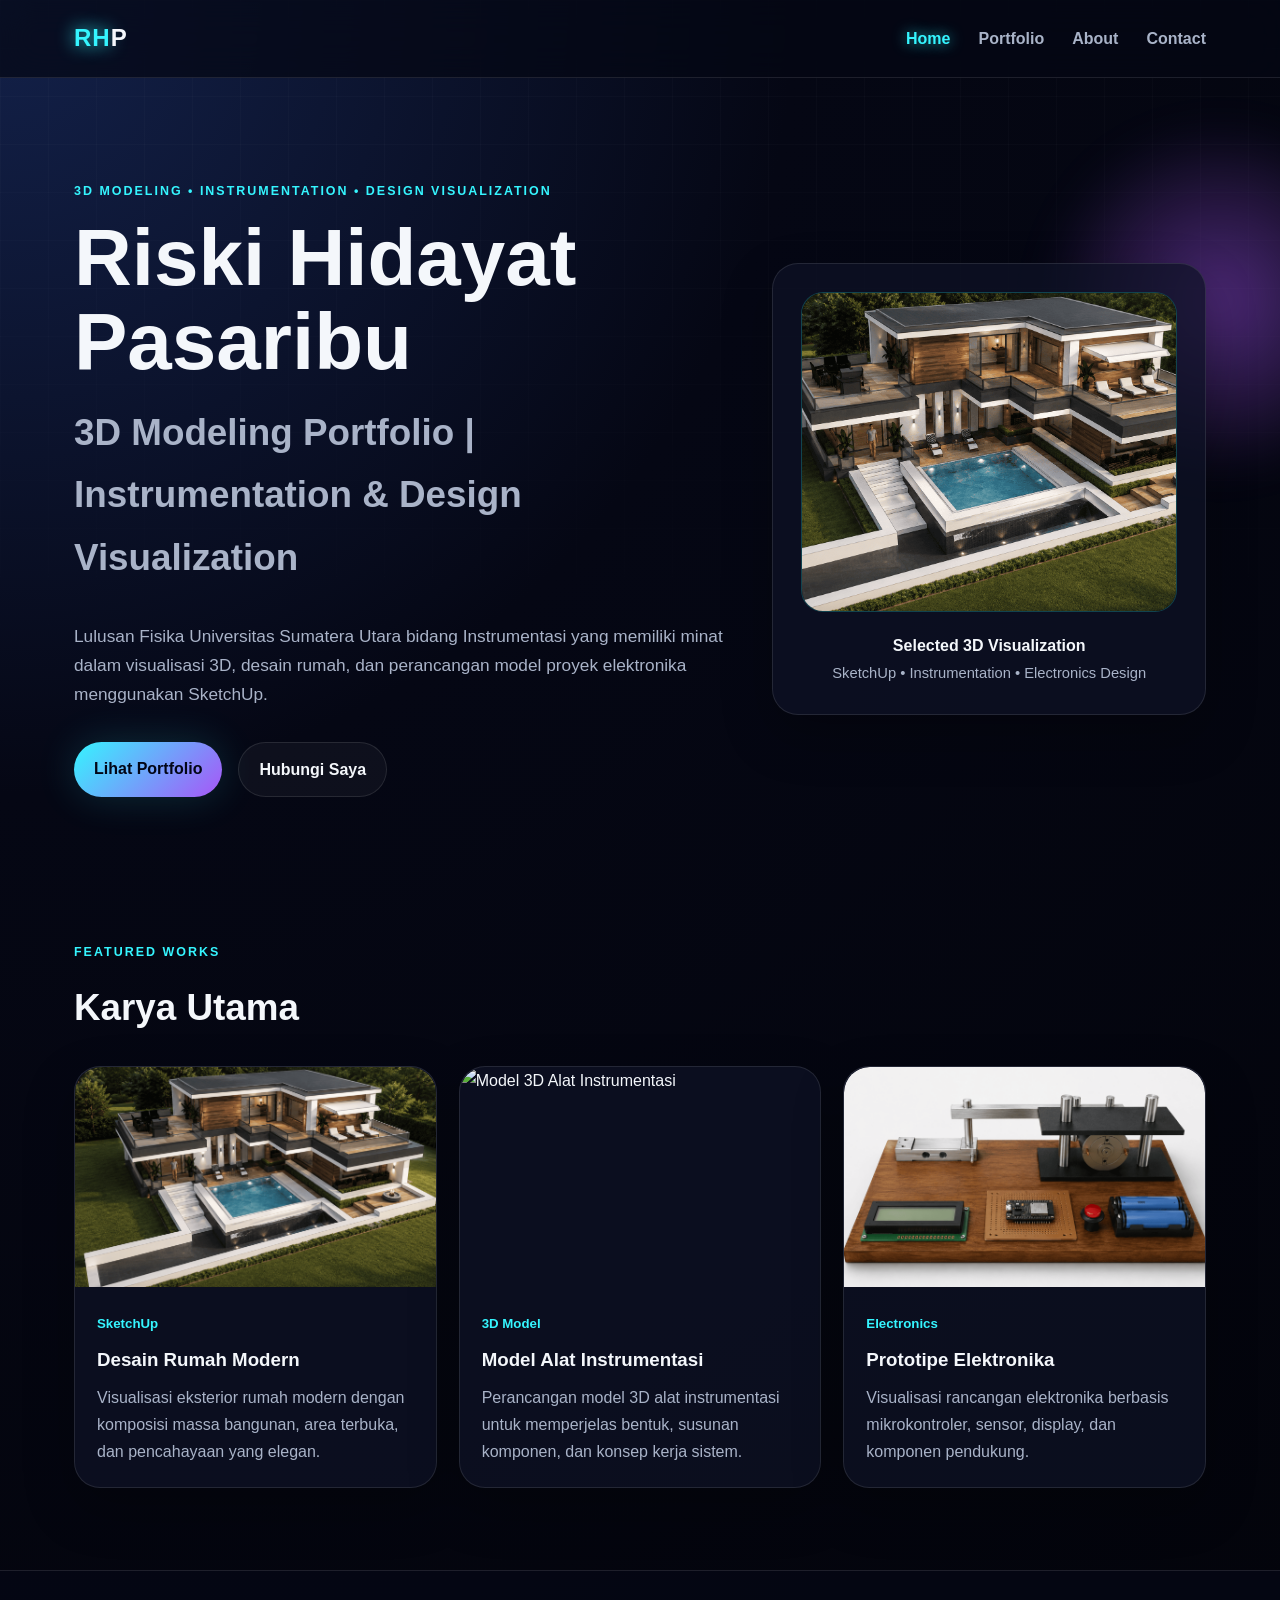
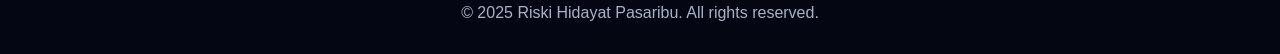
==== index.html @ 84c56f29 "Add files via upload" ====
<!DOCTYPE html>
<html lang="id">

<head>
  <meta charset="UTF-8" />
  <meta name="viewport" content="width=device-width, initial-scale=1.0" />
  <title>Riski Hidayat Pasaribu | 3D Portfolio</title>
  <link rel="stylesheet" href="style.css" />
</head>

<body>
  <div class="bg-glow"></div>

  <header class="site-header">
    <nav class="navbar">
      <a href="index.html" class="logo"><span>RH</span>P</a>
      <button class="menu-toggle" aria-label="Buka Menu">☰</button>
      <ul class="nav-links">
        <li><a href="index.html" class="active">Home</a></li>
        <li><a href="portfolio.html">Portfolio</a></li>
        <li><a href="about.html">About</a></li>
        <li><a href="contact.html">Contact</a></li>
      </ul>
    </nav>
  </header>

  <main>
    <section class="hero section-fade">
      <div class="hero-content">
        <p class="eyebrow">3D Modeling • Instrumentation • Design Visualization</p>
        <h1>Riski Hidayat Pasaribu</h1>
        <h2>3D Modeling Portfolio | Instrumentation & Design Visualization</h2>
        <p class="hero-text">
        <p class="hero-text">
          Lulusan Fisika Universitas Sumatera Utara bidang Instrumentasi yang memiliki minat
          dalam visualisasi 3D, desain rumah, dan perancangan model proyek elektronika
          menggunakan SketchUp.
        </p>
        </p>
        <div class="hero-actions">
          <a href="portfolio.html" class="btn primary">Lihat Portfolio</a>
          <a href="contact.html" class="btn secondary">Hubungi Saya</a>
        </div>
      </div>

      <div class="hero-card">
        <div class="home-preview">
          <img src="assets/images/House_1.png" alt="Preview Desain Rumah">
        </div>
        <p>Selected 3D Visualization</p>
        <span>SketchUp • Instrumentation • Electronics Design</span>
      </div>
    </section>

    <section class="section section-fade">
      <div class="section-heading">
        <p class="eyebrow">Featured Works</p>
        <h2>Karya Utama</h2>
      </div>

      <div class="cards-grid">
        <article class="work-card">
          <img class="work-image" src="assets/images/House_1.png" alt="Desain Rumah">

          <div class="card-body">
            <span class="tag">SketchUp</span>
            <h3>Desain Rumah Modern</h3>
            <p>Visualisasi eksterior rumah modern dengan komposisi massa bangunan, area terbuka, dan pencahayaan yang
              elegan.</p>
          </div>
        </article>

        <article class="work-card">
          <img class="work-image" src="assets/images/instrumentasi_1.png" alt="Model 3D Alat Instrumentasi">

          <div class="card-body">
            <span class="tag">3D Model</span>
            <h3>Model Alat Instrumentasi</h3>
            <p>Perancangan model 3D alat instrumentasi untuk memperjelas bentuk, susunan komponen, dan konsep kerja
              sistem.</p>
          </div>
        </article>

        <article class="work-card">
          <img class="work-image" src="assets/images/elektronika_1.png" alt="Visualisasi Proyek Elektronika">

          <div class="card-body">
            <span class="tag">Electronics</span>
            <h3>Prototipe Elektronika</h3>
            <p>Visualisasi rancangan elektronika berbasis mikrokontroler, sensor, display, dan komponen pendukung.</p>
          </div>
        </article>
      </div>
    </section>
  </main>

  <footer class="footer">
    <p>© 2025 Riski Hidayat Pasaribu. All rights reserved.</p>
  </footer>

  <script src="script.js"></script>
</body>

</html>
---- style.css ----
:root {
  --bg: #050714;
  --panel: rgba(14, 18, 38, 0.72);
  --panel-strong: rgba(17, 24, 48, 0.92);
  --text: #f4f7fb;
  --muted: #a9b3c8;
  --cyan: #35f5ff;
  --purple: #a855f7;
  --blue: #3b82f6;
  --border: rgba(255, 255, 255, 0.1);
  --shadow: 0 0 40px rgba(53, 245, 255, 0.16);
}

* {
  box-sizing: border-box;
  margin: 0;
  padding: 0;
}

html {
  scroll-behavior: smooth;
}

body {
  min-height: 100vh;
  font-family: Arial, Helvetica, sans-serif;
  background: radial-gradient(circle at top left, #13214a 0%, var(--bg) 38%, #03040b 100%);
  color: var(--text);
  line-height: 1.7;
  overflow-x: hidden;
}

body::before {
  content: "";
  position: fixed;
  inset: 0;
  background-image: linear-gradient(rgba(255,255,255,0.025) 1px, transparent 1px),
                    linear-gradient(90deg, rgba(255,255,255,0.025) 1px, transparent 1px);
  background-size: 48px 48px;
  pointer-events: none;
  mask-image: linear-gradient(to bottom, black, transparent 85%);
}

.bg-glow {
  position: fixed;
  width: 360px;
  height: 360px;
  right: -120px;
  top: 120px;
  background: radial-gradient(circle, rgba(168,85,247,0.45), transparent 70%);
  filter: blur(20px);
  pointer-events: none;
}

.site-header {
  position: sticky;
  top: 0;
  z-index: 50;
  backdrop-filter: blur(18px);
  background: rgba(5, 7, 20, 0.72);
  border-bottom: 1px solid var(--border);
}

.navbar {
  max-width: 1180px;
  margin: auto;
  padding: 18px 24px;
  display: flex;
  justify-content: space-between;
  align-items: center;
}

.logo {
  color: var(--text);
  text-decoration: none;
  font-size: 1.5rem;
  font-weight: 800;
  letter-spacing: 1px;
}

.logo span {
  color: var(--cyan);
  text-shadow: 0 0 18px var(--cyan);
}

.nav-links {
  list-style: none;
  display: flex;
  gap: 28px;
}

.nav-links a {
  color: var(--muted);
  text-decoration: none;
  font-weight: 600;
  transition: 0.25s ease;
}

.nav-links a:hover,
.nav-links a.active {
  color: var(--cyan);
  text-shadow: 0 0 14px rgba(53, 245, 255, 0.75);
}

.menu-toggle {
  display: none;
  background: transparent;
  color: var(--text);
  border: 1px solid var(--border);
  border-radius: 12px;
  padding: 8px 12px;
  font-size: 1.2rem;
}

.hero,
.page-main {
  max-width: 1180px;
  margin: auto;
  padding: 82px 24px;
}

.hero {
  min-height: calc(100vh - 78px);
  display: grid;
  grid-template-columns: 1.2fr 0.8fr;
  align-items: center;
  gap: 48px;
}

.eyebrow {
  color: var(--cyan);
  font-weight: 700;
  letter-spacing: 2px;
  text-transform: uppercase;
  font-size: 0.78rem;
  margin-bottom: 14px;
}

h1 {
  font-size: clamp(2.4rem, 7vw, 5rem);
  line-height: 1.05;
  margin-bottom: 18px;
}

h2 {
  font-size: clamp(1.45rem, 3vw, 2.3rem);
  margin-bottom: 14px;
}

.hero h2,
.page-hero p,
.about-text {
  color: var(--muted);
}

.hero-text {
  max-width: 680px;
  color: var(--muted);
  font-size: 1.08rem;
  margin: 22px 0 32px;
}

.hero-actions {
  display: flex;
  gap: 16px;
  flex-wrap: wrap;
}

.btn {
  display: inline-block;
  padding: 13px 20px;
  border-radius: 999px;
  text-decoration: none;
  font-weight: 800;
  transition: 0.25s ease;
}

.btn.primary {
  background: linear-gradient(135deg, var(--cyan), var(--purple));
  color: #020617;
  box-shadow: var(--shadow);
}

.btn.secondary {
  color: var(--text);
  border: 1px solid var(--border);
  background: rgba(255,255,255,0.04);
}

.btn:hover,
.work-card:hover,
.project-card:hover,
.contact-card:hover {
  transform: translateY(-6px);
}

.hero-card,
.work-card,
.project-card,
.profile-panel,
.contact-card {
  background: var(--panel);
  border: 1px solid var(--border);
  border-radius: 26px;
  box-shadow: 0 20px 50px rgba(0,0,0,0.25);
}

.hero-card {
  padding: 28px;
  text-align: center;
}

.model-preview {
  height: 320px;
  display: grid;
  place-items: center;
  border-radius: 22px;
  background: linear-gradient(135deg, rgba(53,245,255,0.08), rgba(168,85,247,0.10));
  overflow: hidden;
}

.cube {
  width: 130px;
  height: 130px;
  background: linear-gradient(135deg, rgba(53,245,255,0.9), rgba(168,85,247,0.85));
  transform: rotate(45deg) skew(-12deg, -12deg);
  box-shadow: 0 0 50px rgba(53,245,255,0.45);
  animation: float 3.5s ease-in-out infinite;
}

.hero-card p {
  margin-top: 20px;
  font-weight: 800;
}

.hero-card span {
  color: var(--muted);
  font-size: 0.92rem;
}

.section {
  max-width: 1180px;
  margin: auto;
  padding: 42px 24px 82px;
}

.section-heading {
  margin-bottom: 26px;
}

.cards-grid,
.portfolio-grid,
.contact-grid,
.skills-grid {
  display: grid;
  gap: 22px;
}

.cards-grid {
  grid-template-columns: repeat(3, 1fr);
}

.work-card,
.project-card,
.contact-card {
  overflow: hidden;
  transition: 0.25s ease;
}

.image-placeholder,
.project-image {
  width: 100%;
  height: 340px;
  display: block;
  object-fit: cover;
  object-position: center;
  cursor: pointer;
  transition: 0.25s ease;

  color: var(--cyan);
  font-weight: 800;
  background:
    linear-gradient(135deg, rgba(53,245,255,0.12), rgba(168,85,247,0.14)),
    repeating-linear-gradient(45deg, rgba(255,255,255,0.035) 0 2px, transparent 2px 14px);
}

.card-body,
.project-content {
  padding: 22px;
}

.tag {
  color: var(--cyan);
  font-size: 0.83rem;
  font-weight: 800;
}

.card-body h3,
.project-content h2 {
  margin: 8px 0;
}

.card-body p,
.project-content p {
  color: var(--muted);
}

.page-hero {
  margin-bottom: 36px;
}

.filter-bar {
  display: flex;
  gap: 12px;
  flex-wrap: wrap;
  margin-bottom: 26px;
}

.filter-btn {
  border: 1px solid var(--border);
  background: rgba(255,255,255,0.04);
  color: var(--muted);
  padding: 10px 16px;
  border-radius: 999px;
  cursor: pointer;
  font-weight: 800;
}

.filter-btn.active,
.filter-btn:hover {
  color: #020617;
  background: var(--cyan);
  box-shadow: 0 0 22px rgba(53,245,255,0.35);
}

.portfolio-grid {
  grid-template-columns: 1fr;
}

.project-card {
  display: grid;
  grid-template-columns: 0.85fr 1.15fr;
}

.gallery-mini {
  display: grid;
  grid-template-columns: repeat(5, 1fr);
  gap: 10px;
  margin-top: 18px;
  width: 100%;
  max-width: 100%;
}

.gallery-mini img {
  width: 100%;
  height: 70px;
  max-width: 100%;
  object-fit: contain;
  object-position: center;
  display: block;
  border-radius: 12px;
  border: 1px solid rgba(53, 245, 255, 0.25);
  background: rgba(255, 255, 255, 0.04);
  padding: 4px;
}

.about-layout {
  display: grid;
  grid-template-columns: 1.2fr 0.8fr;
  gap: 36px;
  align-items: start;
}

.about-text {
  margin-bottom: 18px;
  max-width: 760px;
}

.profile-panel {
  padding: 26px;
}

.profile-panel ul {
  margin-top: 16px;
  padding-left: 18px;
  color: var(--muted);
}

.skills-grid {
  grid-template-columns: repeat(3, 1fr);
}

.skills-grid span {
  padding: 18px;
  border-radius: 18px;
  border: 1px solid var(--border);
  background: rgba(255,255,255,0.04);
  color: var(--text);
  font-weight: 800;
}

.contact-grid {
  grid-template-columns: repeat(2, 1fr);
}

.contact-card {
  padding: 26px;
  text-decoration: none;
  color: var(--text);
}

.contact-card span {
  display: block;
  color: var(--cyan);
  font-weight: 800;
  margin-bottom: 8px;
}

.contact-card strong {
  color: var(--muted);
  word-break: break-word;
}

.footer {
  padding: 28px 24px;
  text-align: center;
  color: var(--muted);
  border-top: 1px solid var(--border);
  background: rgba(5, 7, 20, 0.75);
}

.section-fade {
  opacity: 0;
  transform: translateY(18px);
  animation: fadeIn 0.75s ease forwards;
}

.hidden {
  display: none;
}

@keyframes fadeIn {
  to { opacity: 1; transform: translateY(0); }
}

@keyframes float {
  0%, 100% { transform: translateY(0) rotate(45deg) skew(-12deg, -12deg); }
  50% { transform: translateY(-18px) rotate(45deg) skew(-12deg, -12deg); }
}


.image-modal {
  position: fixed;
  inset: 0;
  z-index: 9999;
  display: flex;
  justify-content: center;
  align-items: center;
  padding: 28px;
  background: rgba(0, 0, 0, 0.88);
  backdrop-filter: blur(10px);

  opacity: 0;
  visibility: hidden;
  pointer-events: none;
  transition: opacity 0.35s ease, visibility 0.35s ease;
}

.image-modal.open {
  opacity: 1;
  visibility: visible;
  pointer-events: auto;
}

.image-modal img {
  max-width: 92vw;
  max-height: 86vh;
  width: auto;
  height: auto;
  object-fit: contain;
  border-radius: 18px;
  border: 1px solid rgba(53, 245, 255, 0.35);
  box-shadow: 0 0 40px rgba(53, 245, 255, 0.25);
  background: #050714;

  transform: scale(0.88);
  opacity: 0;
  transition: transform 0.35s ease, opacity 0.35s ease;
}

.image-modal.open img {
  transform: scale(1);
  opacity: 1;
}

.modal-close {
  position: fixed;
  top: 24px;
  right: 28px;
  z-index: 10000;
  width: 46px;
  height: 46px;
  border: 1px solid rgba(53, 245, 255, 0.35);
  border-radius: 50%;
  background: rgba(5, 7, 20, 0.9);
  color: var(--cyan);
  font-size: 2rem;
  line-height: 1;
  cursor: pointer;
  transition: 0.25s ease;
}

.modal-close:hover {
  transform: rotate(90deg) scale(1.08);
  box-shadow: 0 0 24px rgba(53, 245, 255, 0.35);
}

.gallery-mini img {
  cursor: pointer;
  transition: 0.25s ease;
}

.gallery-mini img:hover {
  transform: scale(1.05);
  box-shadow: 0 0 18px rgba(53, 245, 255, 0.25);
}

.home-preview {
  height: 320px;
  border-radius: 22px;
  overflow: hidden;
  border: 1px solid rgba(53, 245, 255, 0.25);
  background: #050714;
}

.home-preview img {
  width: 100%;
  height: 100%;
  display: block;
  object-fit: cover;
  object-position: center;
  background: #050714;
}


.work-image {
  width: 100%;
  height: 220px;
  display: block;
  object-fit: cover;
  object-position: center;
  border-radius: 26px 26px 0 0;
  cursor: pointer;
  transition: 0.25s ease;
}

.work-image:hover {
  filter: brightness(1.08);
  transform: scale(1.02);
}

@media (max-width: 820px) {
  .menu-toggle {
    display: block;
  }

  .nav-links {
    position: absolute;
    top: 74px;
    left: 24px;
    right: 24px;
    display: none;
    flex-direction: column;
    padding: 20px;
    background: var(--panel-strong);
    border: 1px solid var(--border);
    border-radius: 20px;
  }

  .nav-links.open {
    display: flex;
  }

  .hero,
  .about-layout,
  .project-card {
    grid-template-columns: 1fr;
  }

  .cards-grid,
  .skills-grid,
  .contact-grid {
    grid-template-columns: 1fr;
  }

  .hero {
    padding-top: 54px;
  }

    .gallery-mini {
    grid-template-columns: repeat(3, 1fr);
  }

  .gallery-mini img {
    height: 60px;
  }

  
}
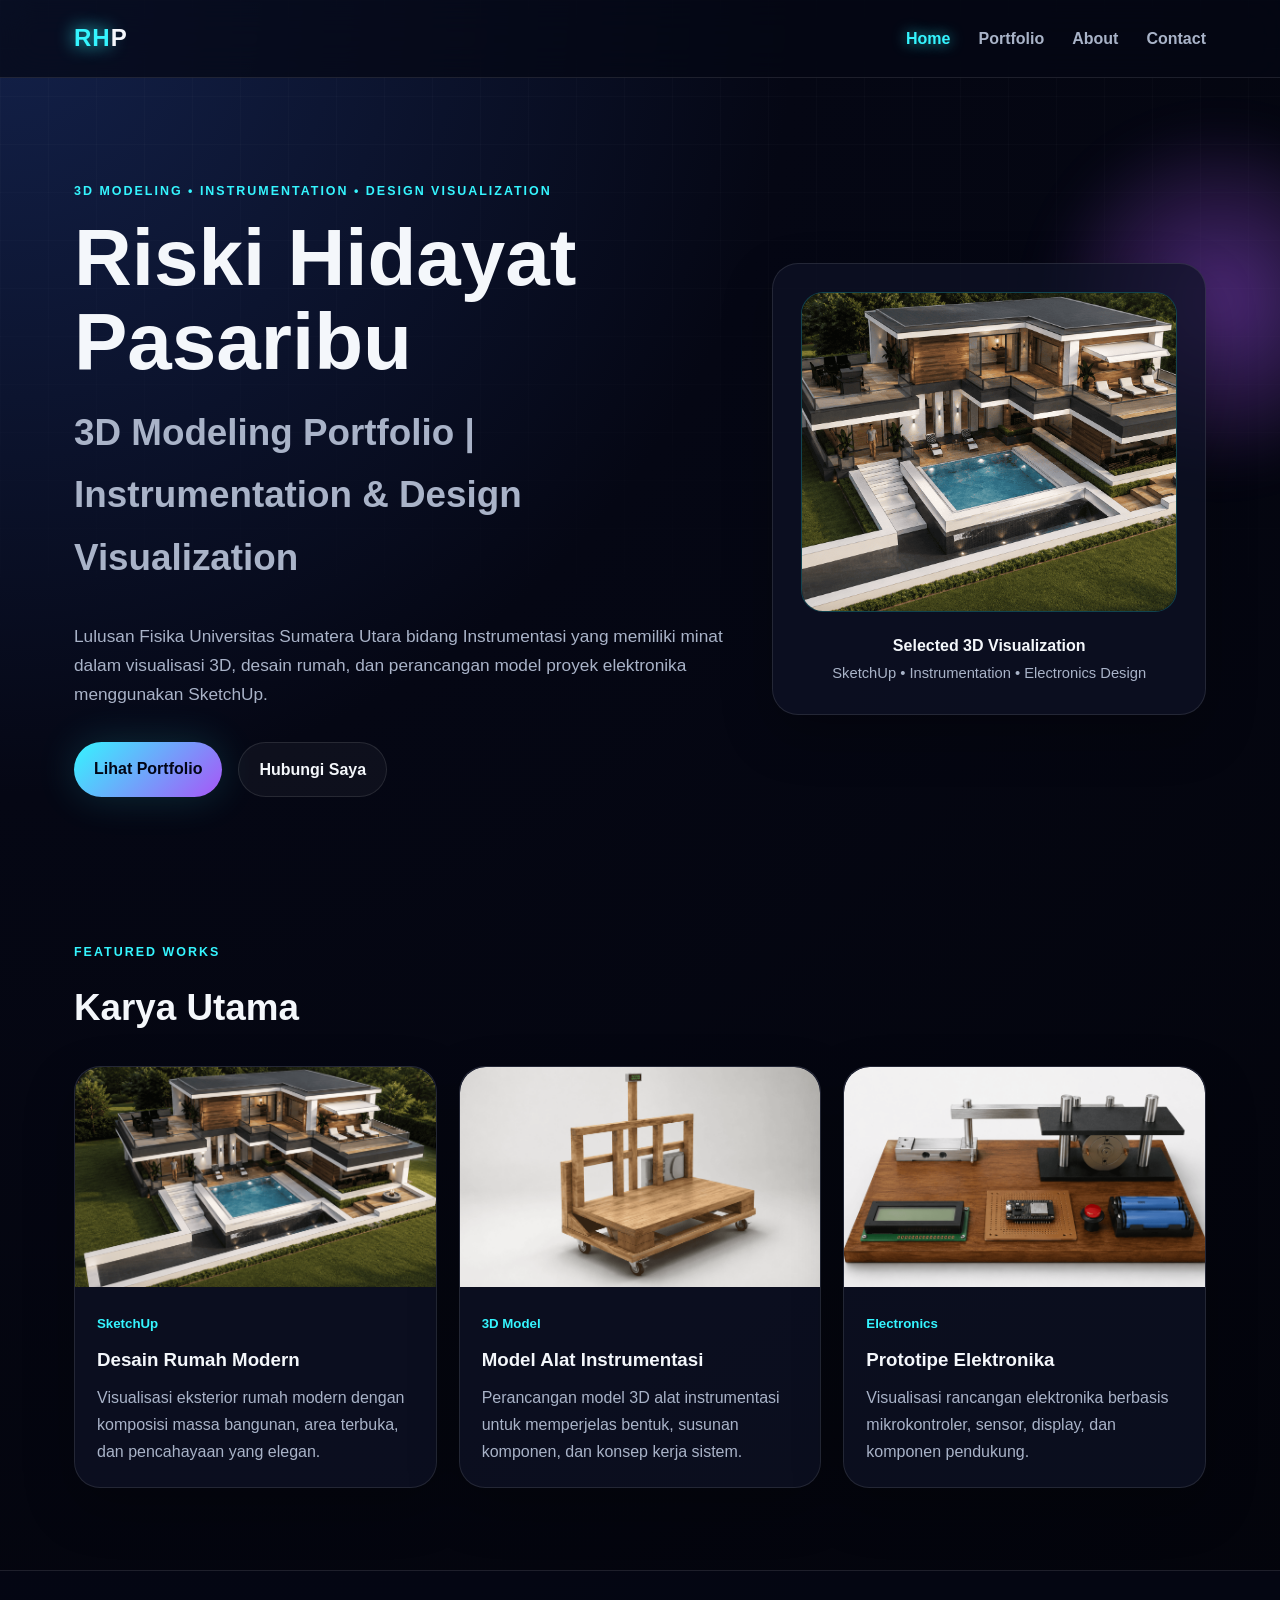
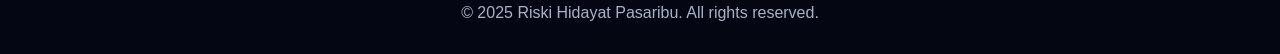
==== commit c950790c: "Update index.html" ====
--- a/index.html
+++ b/index.html
@@ -71,7 +71,7 @@
         </article>
 
         <article class="work-card">
-          <img class="work-image" src="assets/images/instrumentasi_1.png" alt="Model 3D Alat Instrumentasi">
+          <img class="work-image" src="assets/images/Instrumentasi_1.png" alt="Model 3D Alat Instrumentasi">
 
           <div class="card-body">
             <span class="tag">3D Model</span>
@@ -101,4 +101,4 @@
   <script src="script.js"></script>
 </body>
 
-</html>+</html>
